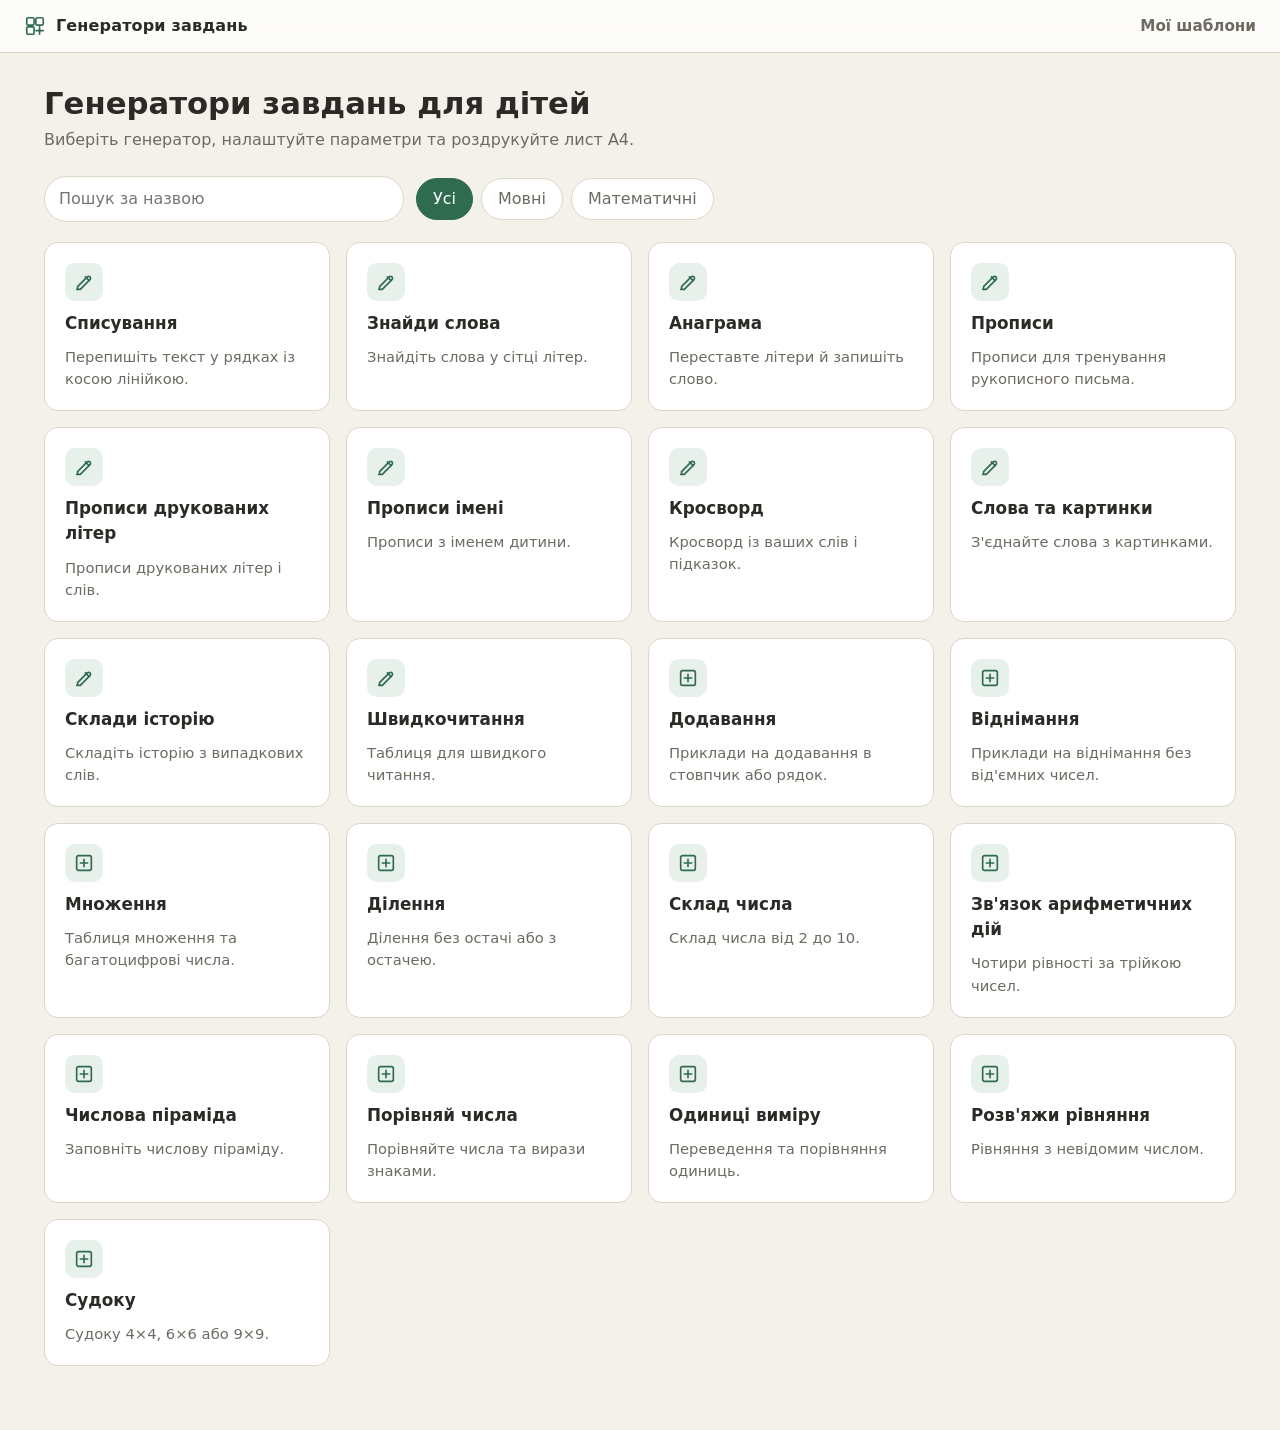
==== site/index.html @ 4308a562 "Add children's task generator site with 21 generators" ====
<!DOCTYPE html>
<html lang="uk">
<head>
  <meta charset="utf-8">
  <meta name="viewport" content="width=device-width, initial-scale=1">
  <meta name="description" content="Безкоштовні генератори завдань для дітей: прописи, філворди, кросворди, арифметика, судоку. Друк і PDF на A4.">
  <meta name="theme-color" content="#2f6b4f">
  <title>Генератори завдань</title>
  <link rel="icon" href="favicon.svg" type="image/svg+xml">
  <link rel="stylesheet" href="css/app.css">
  <link rel="stylesheet" href="css/print.css">
</head>
<body>
  <header class="topbar no-print">
    <a class="brand" href="#/">
      <svg viewBox="0 0 24 24" fill="none" stroke="currentColor" stroke-width="1.8" stroke-linecap="round" stroke-linejoin="round" aria-hidden="true">
        <rect x="3" y="3" width="8" height="8" rx="1.5"></rect>
        <rect x="13" y="3" width="8" height="8" rx="1.5"></rect>
        <rect x="3" y="13" width="8" height="8" rx="1.5"></rect>
        <path d="M17 13v8M13 17h8"></path>
      </svg>
      <span data-i18n="app.title">Генератори завдань</span>
    </a>
    <nav class="topnav no-print">
      <a href="#/templates" data-i18n="nav.templates">Мої шаблони</a>
    </nav>
  </header>

  <main id="view" class="view"></main>

  <script src="i18n/uk.js"></script>
  <script src="js/core/rng.js"></script>
  <script src="js/core/storage.js"></script>
  <script src="js/core/ui.js"></script>
  <script src="js/core/math.js"></script>
  <script src="js/core/propysi.js"></script>
  <script src="data/wordsets.js"></script>
  <script src="js/core/registry.js"></script>
  <script src="js/core/sheet.js"></script>
  <script src="js/core/templates.js"></script>
  <script src="js/generators/index.js"></script>
  <script src="js/app.js"></script>
</body>
</html>
---- site/css/app.css ----
@font-face {
  font-family: "Caveat";
  src: url("../fonts/Caveat.ttf") format("truetype");
  font-weight: 400 700;
  font-style: normal;
  font-display: swap;
}

:root {
  --bg: #f4f1ea;
  --surface: #ffffff;
  --ink: #2b2a26;
  --muted: #6d6a61;
  --line: #dcd6c9;
  --accent: #2f6b4f;
  --accent-soft: #e7f0ea;
  --radius: 14px;
  --shadow: 0 1px 2px rgba(43, 42, 38, 0.06), 0 10px 30px rgba(43, 42, 38, 0.08);
  --font: "Segoe UI", "Noto Sans", system-ui, -apple-system, Arial, sans-serif;
}

* {
  box-sizing: border-box;
}

html,
body {
  margin: 0;
  padding: 0;
}

body {
  background: var(--bg);
  color: var(--ink);
  font-family: var(--font);
  font-size: 16px;
  line-height: 1.5;
}

a {
  color: inherit;
  text-decoration: none;
}

.topbar {
  display: flex;
  align-items: center;
  padding: 14px 24px;
  border-bottom: 1px solid var(--line);
  background: rgba(255, 255, 255, 0.8);
  backdrop-filter: blur(8px);
  position: sticky;
  top: 0;
  z-index: 10;
}

.brand {
  display: inline-flex;
  align-items: center;
  gap: 10px;
  font-weight: 650;
  letter-spacing: 0.01em;
}

.brand svg {
  width: 22px;
  height: 22px;
  color: var(--accent);
}

.view {
  max-width: 1240px;
  margin: 0 auto;
  padding: 32px 24px 64px;
}

.hero {
  margin-bottom: 24px;
}

.hero h1 {
  margin: 0 0 6px;
  font-size: clamp(1.6rem, 2.4vw, 2.2rem);
  line-height: 1.2;
}

.hero p {
  margin: 0;
  color: var(--muted);
}

.hero-logo {
  width: 52px;
  height: 52px;
  color: var(--accent);
}

.toolbar {
  display: flex;
  flex-wrap: wrap;
  gap: 12px;
  align-items: center;
  margin: 24px 0 20px;
}

.search {
  flex: 1 1 240px;
  max-width: 360px;
}

.search input {
  width: 100%;
  padding: 10px 14px;
  border: 1px solid var(--line);
  border-radius: 999px;
  background: var(--surface);
  font: inherit;
  color: inherit;
}

.search input:focus {
  outline: 2px solid var(--accent);
  outline-offset: 1px;
}

.chips {
  display: flex;
  gap: 8px;
  flex-wrap: wrap;
}

.chip {
  padding: 8px 16px;
  border: 1px solid var(--line);
  border-radius: 999px;
  background: var(--surface);
  color: var(--muted);
  font: inherit;
  cursor: pointer;
}

.chip[aria-pressed="true"] {
  background: var(--accent);
  border-color: var(--accent);
  color: #fff;
}

.cards {
  display: grid;
  grid-template-columns: repeat(auto-fill, minmax(260px, 1fr));
  gap: 16px;
}

.card {
  display: flex;
  flex-direction: column;
  gap: 10px;
  padding: 20px;
  border: 1px solid var(--line);
  border-radius: var(--radius);
  background: var(--surface);
  transition: transform 0.15s ease, box-shadow 0.15s ease, border-color 0.15s ease;
}

.card:hover {
  transform: translateY(-2px);
  box-shadow: var(--shadow);
  border-color: #c9c1b1;
}

.card-icon {
  width: 38px;
  height: 38px;
  display: grid;
  place-items: center;
  border-radius: 10px;
  background: var(--accent-soft);
  color: var(--accent);
}

.card-icon svg {
  width: 22px;
  height: 22px;
}

.card h2 {
  margin: 0;
  font-size: 1.05rem;
}

.card p {
  margin: 0;
  color: var(--muted);
  font-size: 0.92rem;
}

.empty {
  padding: 32px;
  text-align: center;
  color: var(--muted);
}

.generator {
  display: flex;
  flex-direction: column;
  gap: 18px;
}

.back {
  color: var(--muted);
  font-size: 0.95rem;
}

.back:hover {
  color: var(--accent);
}

.generator-head h1 {
  margin: 0 0 4px;
  font-size: clamp(1.5rem, 2.2vw, 2rem);
}

.generator-head p {
  margin: 0;
  color: var(--muted);
}

.generator-layout {
  display: grid;
  grid-template-columns: minmax(280px, 360px) minmax(0, 1fr);
  gap: 24px;
  align-items: start;
}

.form-panel {
  background: var(--surface);
  border: 1px solid var(--line);
  border-radius: var(--radius);
  padding: 20px;
  position: sticky;
  top: 86px;
}

.options {
  display: flex;
  flex-direction: column;
  gap: 16px;
}

.field label {
  display: block;
  margin-bottom: 6px;
  font-size: 0.9rem;
  font-weight: 600;
}

.field input[type="text"],
.field input[type="number"],
.field textarea,
.field select {
  width: 100%;
  padding: 9px 12px;
  border: 1px solid var(--line);
  border-radius: 10px;
  background: #fff;
  font: inherit;
  color: inherit;
}

.field textarea {
  min-height: 96px;
  resize: vertical;
}

.field input:focus,
.field textarea:focus,
.field select:focus {
  outline: 2px solid var(--accent);
  outline-offset: 1px;
}

.field .hint {
  margin-top: 4px;
  font-size: 0.8rem;
  color: var(--muted);
}

.check {
  display: flex;
  align-items: center;
  gap: 10px;
  padding: 10px 12px;
  border: 1px solid var(--line);
  border-radius: 10px;
  background: #fff;
  cursor: pointer;
}

.check input {
  width: 18px;
  height: 18px;
  accent-color: var(--accent);
}

.check span {
  font-size: 0.92rem;
}

.actions {
  display: flex;
  flex-wrap: wrap;
  gap: 10px;
  margin-top: 4px;
}

.btn {
  padding: 10px 18px;
  border: 1px solid var(--line);
  border-radius: 10px;
  background: var(--surface);
  color: var(--ink);
  font: inherit;
  font-weight: 600;
  cursor: pointer;
}

.btn:hover {
  border-color: #b9b15f;
}

.btn.primary {
  background: var(--accent);
  border-color: var(--accent);
  color: #fff;
}

.btn.primary:hover {
  background: #285b43;
}

.print-hint {
  margin: 8px 0 0;
  font-size: 0.8rem;
  color: var(--muted);
}

.preview-panel {
  min-width: 0;
  display: flex;
  flex-direction: column;
  gap: 12px;
  align-items: center;
}

.preview-hint {
  margin: 0;
  padding: 10px 14px;
  border: 1px dashed var(--line);
  border-radius: 10px;
  color: var(--muted);
  font-size: 0.85rem;
  background: rgba(255, 255, 255, 0.6);
}

.sheet-wrap {
  width: 100%;
  overflow-x: auto;
  display: flex;
  flex-direction: column;
  align-items: center;
  gap: 20px;
  padding: 4px 0 12px;
}

.sheet {
  width: 210mm;
  min-height: 297mm;
  padding: 14mm 16mm;
  background: #fff;
  color: #1e1d1a;
  box-shadow: var(--shadow);
  display: flex;
  flex-direction: column;
  flex: 0 0 auto;
}

.sheet-head {
  display: flex;
  flex-wrap: wrap;
  align-items: baseline;
  justify-content: space-between;
  gap: 8px 24px;
  padding-bottom: 8px;
  border-bottom: 1px solid #d9d4c7;
  font-family: "Times New Roman", "Noto Serif", serif;
}

.sheet-title {
  font-size: 16pt;
  font-weight: 700;
}

.sheet-name {
  font-size: 11pt;
  color: #4a4740;
  display: inline-flex;
  align-items: baseline;
  gap: 6px;
}

.sheet-name-line {
  display: inline-block;
  min-width: 60mm;
  border-bottom: 1px solid #8a8577;
  height: 1em;
}

.sheet-body {
  flex: 1 1 auto;
  padding: 10mm 0;
}

.sheet-foot {
  min-height: 8mm;
  padding-top: 4mm;
  border-top: 1px solid #e4dfd2;
  font-size: 8.5pt;
  color: #8a8577;
  font-family: "Times New Roman", serif;
}

@media (max-width: 900px) {
  .view {
    padding: 24px 16px 48px;
  }

  .generator-layout {
    grid-template-columns: 1fr;
  }

  .form-panel {
    position: static;
  }

  .sheet {
    transform-origin: top center;
  }
}

.extra-fields {
  display: flex;
  flex-direction: column;
  gap: 16px;
}

.extra-fields:empty {
  display: none;
}

.range-row {
  display: flex;
  gap: 10px;
}

.range-row .mini {
  flex: 1;
  display: flex;
  flex-direction: column;
  gap: 4px;
}

.range-row .mini > span {
  font-size: 0.78rem;
  color: var(--muted);
}

.invalid {
  border-color: #b5473c !important;
  outline-color: #b5473c !important;
}

.field-error {
  margin-top: 6px;
  font-size: 0.82rem;
  color: #b5473c;
}

.math-inline {
  display: grid;
  grid-template-columns: repeat(auto-fill, minmax(42mm, 1fr));
  gap: 6mm 8mm;
  font-family: "Times New Roman", "Noto Serif", serif;
  font-size: 14pt;
}

.math-inline-item {
  display: flex;
  align-items: baseline;
  gap: 2mm;
  white-space: nowrap;
}

.math-index {
  font-size: 11pt;
  color: #5a564c;
}

.inline-answer {
  display: inline-block;
  min-width: 14mm;
  border-bottom: 1px solid #555;
  height: 1.1em;
}

.math-extra {
  font-size: 11pt;
  color: #5a564c;
}

.math-columns {
  display: grid;
  grid-template-columns: repeat(auto-fill, minmax(38mm, 1fr));
  gap: 8mm 6mm;
}

.math-col {
  display: flex;
  align-items: flex-start;
  gap: 2mm;
  font-family: "Courier New", "Noto Sans Mono", monospace;
  font-size: 15pt;
}

.math-col .math-index {
  padding-top: 2mm;
}

.stack {
  display: flex;
  flex-direction: column;
  align-items: stretch;
  min-width: 26mm;
}

.stack .row {
  display: flex;
  align-items: baseline;
  line-height: 1.25;
}

.stack .sign {
  width: 6mm;
  text-align: center;
}

.stack .val {
  flex: 1;
  text-align: right;
}

.stack .rule {
  border-top: 1.6px solid #333;
  margin: 1mm 0;
}

.stack .answer {
  min-height: 8mm;
}

.div-corner {
  display: flex;
  align-items: flex-start;
  font-family: "Courier New", "Noto Sans Mono", monospace;
  font-size: 15pt;
}

.div-dividend {
  min-width: 16mm;
  text-align: right;
  padding-right: 2mm;
  border-right: 1.6px solid #333;
}

.div-right {
  padding-left: 2mm;
  min-width: 14mm;
}

.div-divisor {
  text-align: left;
}

.div-line {
  border-top: 1.6px solid #333;
  margin: 1mm 0;
}

.div-quotient {
  min-height: 8mm;
}

.answers-grid {
  display: grid;
  grid-template-columns: repeat(3, 1fr);
  gap: 4mm 8mm;
  font-family: "Times New Roman", "Noto Serif", serif;
  font-size: 12pt;
}

.answer-row {
  white-space: nowrap;
}

.grid-paper {
  background-image:
    linear-gradient(to right, rgba(86, 120, 150, 0.25) 1px, transparent 1px),
    linear-gradient(to bottom, rgba(86, 120, 150, 0.25) 1px, transparent 1px);
  background-size: 5mm 5mm;
}

.copy-body {
  display: flex;
  flex-direction: column;
  gap: 6mm;
  font-family: "Times New Roman", "Noto Serif", serif;
}

.copy-sample {
  white-space: pre-wrap;
  line-height: 1.5;
  border: 1px dashed #d3cdbf;
  background: #fbfaf7;
  padding: 4mm 5mm;
}

.write-zone {
  position: relative;
  display: flex;
  flex-direction: column;
}

.write-zone.slant {
  background-image: repeating-linear-gradient(
    65deg,
    transparent 0 11.5mm,
    rgba(160, 155, 140, 0.45) 11.5mm 11.75mm
  );
}

.write-line {
  position: relative;
  height: 11mm;
  border-bottom: 1px solid #6f6a5e;
}

.write-line::before {
  content: "";
  position: absolute;
  left: 0;
  right: 0;
  top: 50%;
  border-top: 1px dashed #b9b3a4;
}

.watermark {
  position: absolute;
  inset: 0;
  display: flex;
  align-items: center;
  justify-content: center;
  font-family: var(--font);
  font-size: 64pt;
  font-weight: 800;
  color: rgba(80, 80, 70, 0.08);
  letter-spacing: 0.1em;
  transform: rotate(-24deg);
  pointer-events: none;
}

.copy-extra {
  font-size: 13pt;
  padding-top: 2mm;
}

.propysi-body {
  display: flex;
  flex-direction: column;
}

.propysi-body.slant {
  background-image: repeating-linear-gradient(
    65deg,
    transparent 0 11.5mm,
    rgba(160, 155, 140, 0.4) 11.5mm 11.75mm
  );
}

.propysi-row {
  position: relative;
  border-bottom: 1px solid #6f6a5e;
}

.propysi-row::before {
  content: "";
  position: absolute;
  left: 0;
  right: 0;
  top: 50%;
  border-top: 1px dashed #c3bdaf;
}

.propysi-svg {
  display: block;
  overflow: visible;
}

.propysi-text.hand {
  font-family: "Caveat", "Segoe Print", "Comic Sans MS", cursive;
}

.propysi-text.print {
  font-family: "Segoe UI", Arial, "Noto Sans", sans-serif;
}

.dir-row {
  display: flex;
  flex-wrap: wrap;
  gap: 8px;
}

.check-mini {
  padding: 6px 10px;
}

.check-mini input {
  width: 16px;
  height: 16px;
}

.ws-body {
  display: flex;
  flex-direction: column;
  gap: 4mm;
}

.wordsearch {
  display: grid;
  grid-template-columns: repeat(var(--n), 1fr);
  width: 100%;
  border-top: 1.5px solid #4a4740;
  border-left: 1.5px solid #4a4740;
}

.ws-cell {
  aspect-ratio: 1 / 1;
  display: flex;
  align-items: center;
  justify-content: center;
  border-right: 1px solid #b9b3a4;
  border-bottom: 1px solid #b9b3a4;
  font-family: "Courier New", "Noto Sans Mono", monospace;
  font-weight: 700;
  text-transform: uppercase;
}

.ws-cell.hit {
  background: #e7f0ea;
  color: #1d4d37;
}

.ws-words {
  column-count: 3;
  column-gap: 8mm;
  font-family: "Times New Roman", "Noto Serif", serif;
  font-size: 12pt;
}

.ws-word {
  display: block;
  padding: 0.5mm 0;
  text-transform: uppercase;
}

.anagram-grid {
  display: flex;
  flex-direction: column;
  gap: 5mm;
  font-family: "Times New Roman", "Noto Serif", serif;
  font-size: 15pt;
}

.anagram-item {
  display: flex;
  align-items: baseline;
  gap: 4mm;
}

.anagram-letters {
  letter-spacing: 0.35em;
  font-family: "Courier New", "Noto Sans Mono", monospace;
  font-size: 16pt;
}

.anagram-item .inline-answer {
  min-width: 40mm;
}


.topnav {
  margin-left: auto;
}

.topnav a {
  color: var(--muted);
  font-weight: 600;
  font-size: 0.95rem;
}

.topnav a:hover {
  color: var(--accent);
}

.fill-grid {
  display: grid;
  grid-template-columns: repeat(2, 1fr);
  gap: 6mm 10mm;
  font-family: "Times New Roman", "Noto Serif", serif;
  font-size: 14pt;
}

.fill-item {
  display: flex;
  align-items: baseline;
  gap: 3mm;
}

.fill-text {
  white-space: nowrap;
}

.m5-house {
  width: 70mm;
  margin: 0 auto;
  border: 1.5px solid var(--ink);
  border-radius: 4mm;
  overflow: hidden;
}

.m5-roof {
  padding: 3mm;
  text-align: center;
  font-size: 24pt;
  font-weight: 700;
  background: var(--accent-soft);
  border-bottom: 1.5px solid var(--ink);
}

.m5-floor {
  display: grid;
  grid-template-columns: 1fr 1fr;
  border-top: 1px solid var(--line);
}

.m5-roof + .m5-floor {
  border-top: none;
}

.m5-cell {
  padding: 3mm;
  text-align: center;
  font-size: 16pt;
  border-right: 1px solid var(--line);
}

.m5-cell:last-child {
  border-right: none;
}

.link-grid {
  display: grid;
  grid-template-columns: repeat(2, 1fr);
  gap: 6mm 10mm;
}

.link-card {
  padding: 4mm;
  border: 1px solid var(--line);
  border-radius: 10px;
}

.link-title {
  margin-bottom: 2mm;
  font-family: "Courier New", monospace;
  font-size: 14pt;
  font-weight: 700;
}

.link-line {
  height: 7mm;
  border-bottom: 1px solid var(--muted);
}

.link-answers {
  display: grid;
  grid-template-columns: repeat(2, 1fr);
  gap: 6mm;
  font-size: 11pt;
}

.answer-title {
  margin-bottom: 1mm;
  font-weight: 700;
}

.answer-eq {
  font-family: "Courier New", monospace;
}

.pyramid-wrap {
  display: flex;
  justify-content: center;
}

.pyramid {
  display: flex;
  flex-direction: column;
  align-items: center;
  gap: 2mm;
}

.pyr-row {
  display: flex;
  gap: 2mm;
}

.pyr-cell {
  display: flex;
  align-items: center;
  justify-content: center;
  width: 16mm;
  height: 16mm;
  border: 1.5px solid var(--ink);
  border-radius: 3mm;
  font-family: "Courier New", monospace;
  font-size: 16pt;
}

.sudoku-wrap {
  display: flex;
  justify-content: center;
}

.sudoku {
  display: grid;
  grid-template-columns: repeat(var(--n), 1fr);
  width: min(140mm, 100%);
  border: 2px solid var(--ink);
}

.sudoku-cell {
  display: flex;
  align-items: center;
  justify-content: center;
  aspect-ratio: 1;
  border-right: 1px solid var(--line);
  border-bottom: 1px solid var(--line);
  font-family: "Courier New", monospace;
  font-weight: 600;
}

.sudoku-cell.bt {
  border-top: 2px solid var(--ink);
}

.sudoku-cell.bl {
  border-left: 2px solid var(--ink);
}

.cw-body {
  display: flex;
  flex-direction: column;
  gap: 6mm;
}

.crossword {
  display: grid;
  grid-template-columns: repeat(var(--cols), 1fr);
  width: min(150mm, 100%);
  margin: 0 auto;
  border: 2px solid var(--ink);
}

.cw-cell {
  position: relative;
  display: flex;
  align-items: center;
  justify-content: center;
  aspect-ratio: 1;
  border: 1px solid var(--line);
  font-family: "Courier New", monospace;
  font-weight: 700;
}

.cw-cell.black {
  background: var(--ink);
}

.cw-num {
  position: absolute;
  top: 0;
  left: 1px;
  font-size: 6pt;
  font-weight: 400;
  line-height: 1;
}

.cw-clues {
  display: grid;
  grid-template-columns: 1fr 1fr;
  gap: 6mm;
  font-family: "Times New Roman", "Noto Serif", serif;
  font-size: 10pt;
}

.cw-clue-title {
  margin-bottom: 2mm;
  font-weight: 700;
}

.cw-clue {
  margin-bottom: 1mm;
}

.match-grid {
  display: grid;
  grid-template-columns: 1fr 1fr;
  gap: 10mm;
  max-width: 150mm;
  margin: 0 auto;
}

.match-col {
  display: flex;
  flex-direction: column;
  gap: 4mm;
}

.match-card {
  display: flex;
  align-items: center;
  justify-content: center;
  min-height: 16mm;
  padding: 2mm;
  border: 1.5px solid var(--line);
  border-radius: 8px;
  font-size: 14pt;
}

.match-picture {
  font-size: 24pt;
}

.match-answers {
  display: grid;
  grid-template-columns: repeat(2, 1fr);
  gap: 3mm 8mm;
  font-size: 13pt;
}

.story-body {
  display: flex;
  flex-direction: column;
  gap: 5mm;
  font-family: "Times New Roman", "Noto Serif", serif;
}

.story-task {
  font-size: 13pt;
}

.story-words {
  display: flex;
  flex-wrap: wrap;
  gap: 2mm;
}

.story-chip {
  padding: 1mm 4mm;
  border: 1px solid var(--line);
  border-radius: 999px;
  background: #fbfaf7;
  font-size: 12pt;
}

.story-body .write-line {
  height: 12mm;
}

.reading-body {
  display: flex;
  flex-direction: column;
  gap: 6mm;
}

.reading-timer {
  align-self: flex-end;
  padding: 2mm 4mm;
  border: 1px solid var(--line);
  border-radius: 8px;
  font-size: 11pt;
}

.reading-table {
  display: grid;
  grid-template-columns: repeat(var(--cols), 1fr);
  gap: 3mm 8mm;
  font-family: "Times New Roman", "Noto Serif", serif;
}

.reading-cell {
  text-align: center;
}

.read-normal .reading-cell {
  font-size: 14pt;
}

.read-medium .reading-cell {
  font-size: 19pt;
}

.read-large .reading-cell {
  font-size: 26pt;
}

.templates {
  display: flex;
  flex-direction: column;
  gap: 16px;
}

.templates h1 {
  margin: 0;
}

.templates-bar {
  display: flex;
  flex-wrap: wrap;
  gap: 10px;
}

.templates-bar .btn {
  cursor: pointer;
}

.template-list {
  display: grid;
  grid-template-columns: repeat(auto-fill, minmax(260px, 1fr));
  gap: 12px;
}

.template-card {
  display: flex;
  flex-direction: column;
  gap: 12px;
  padding: 16px;
  border: 1px solid var(--line);
  border-radius: var(--radius);
  background: var(--surface);
}

.template-name {
  font-weight: 650;
}

.template-gen {
  color: var(--muted);
  font-size: 0.9rem;
}

.template-actions {
  display: flex;
  gap: 8px;
}

.template-status {
  color: var(--accent);
  font-size: 0.9rem;
}

.template-status.error {
  color: #b5473c;
}

.template-save {
  display: flex;
  gap: 8px;
  margin-top: 10px;
}

.template-save input {
  flex: 1;
  padding: 9px 12px;
  border: 1px solid var(--line);
  border-radius: 10px;
  font: inherit;
}

.reading-cell {
  overflow-wrap: anywhere;
}

.template-meta {
  display: flex;
  flex-direction: column;
  gap: 2px;
}

.template-save input:focus {
  border-color: var(--accent);
  outline: none;
}

@media (max-width: 900px) {
  .topbar {
    padding: 12px 16px;
    gap: 12px;
  }

  .view {
    padding: 20px 14px 44px;
  }

  .preview-hint {
    font-size: 0.8rem;
  }

  .sheet {
    zoom: 0.72;
  }

  .templates-bar {
    flex-direction: column;
    align-items: stretch;
  }

  .templates-bar .btn {
    text-align: center;
  }
}

@media (max-width: 640px) {
  .sheet {
    zoom: 0.55;
  }

  .template-actions {
    flex-direction: column;
  }
}

@media (max-width: 460px) {
  .sheet {
    zoom: 0.42;
  }

  .brand span {
    font-size: 0.95rem;
  }

  .topnav a {
    font-size: 0.85rem;
  }
}
---- site/css/print.css ----
@page {
  size: A4;
  margin: 0;
}

@media print {
  html,
  body {
    background: #fff !important;
  }

  .no-print,
  .topbar,
  .form-panel,
  .back,
  .generator-head,
  .preview-hint,
  .actions,
  .print-hint {
    display: none !important;
  }

  .view,
  .generator,
  .generator-layout,
  .preview-panel,
  .sheet-wrap {
    display: block !important;
    width: auto !important;
    max-width: none !important;
    margin: 0 !important;
    padding: 0 !important;
    overflow: visible !important;
    position: static !important;
  }

  .sheet {
    width: 210mm;
    height: 296mm;
    min-height: 0;
    margin: 0 !important;
    padding: 14mm 16mm;
    box-shadow: none !important;
    border: 0 !important;
    zoom: 1 !important;
    page-break-after: always;
    break-after: page;
  }

  .sheet:last-child {
    page-break-after: auto;
    break-after: auto;
  }

  * {
    -webkit-print-color-adjust: exact;
    print-color-adjust: exact;
  }
}
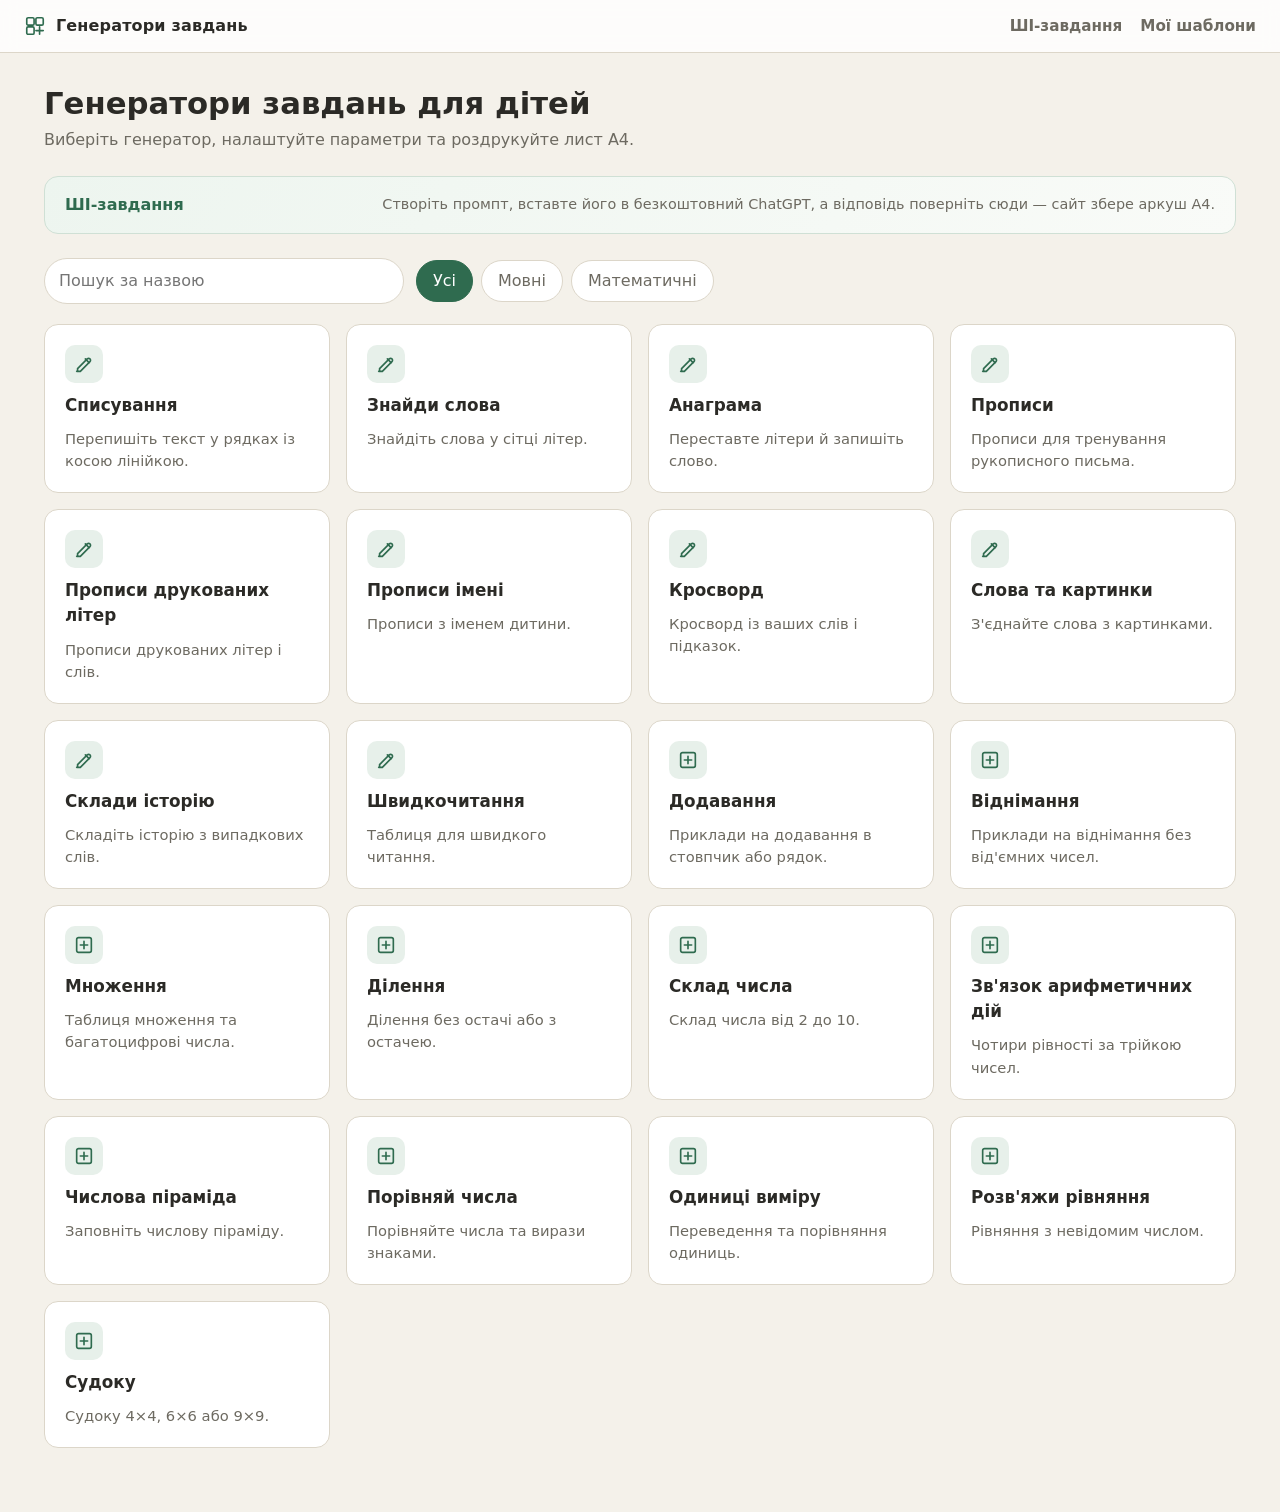
==== commit 331b9c6b: "Add free ChatGPT-assisted worksheet generator" ====
--- a/site/index.html
+++ b/site/index.html
@@ -22,6 +22,7 @@
       <span data-i18n="app.title">Генератори завдань</span>
     </a>
     <nav class="topnav no-print">
+      <a href="#/ai" data-i18n="nav.ai">ШІ-завдання</a>
       <a href="#/templates" data-i18n="nav.templates">Мої шаблони</a>
     </nav>
   </header>
@@ -39,6 +40,7 @@
   <script src="js/core/sheet.js"></script>
   <script src="js/core/templates.js"></script>
   <script src="js/generators/index.js"></script>
+  <script src="js/ai.js"></script>
   <script src="js/app.js"></script>
 </body>
 </html>
--- a/site/css/app.css
+++ b/site/css/app.css
@@ -420,6 +420,12 @@
   padding: 10mm 0;
 }
 
+.sheet-body-fill {
+  display: flex;
+  flex-direction: column;
+  min-height: 0;
+}
+
 .sheet-foot {
   min-height: 8mm;
   padding-top: 4mm;
@@ -621,11 +627,14 @@
 .copy-body {
   display: flex;
   flex-direction: column;
+  flex: 1 1 auto;
   gap: 6mm;
+  min-height: 0;
   font-family: "Times New Roman", "Noto Serif", serif;
 }
 
 .copy-sample {
+  flex: 0 0 auto;
   white-space: pre-wrap;
   line-height: 1.5;
   border: 1px dashed #d3cdbf;
@@ -634,17 +643,27 @@
 }
 
 .write-zone {
+  --write-rule: url("data:image/svg+xml,%3Csvg xmlns='http://www.w3.org/2000/svg' width='4mm' height='11mm' viewBox='0 0 4 11'%3E%3Cpath d='M0,5.5h4' stroke='%23b9b3a4' stroke-width='0.3' stroke-dasharray='1%201'/%3E%3Cpath d='M0,10.85h4' stroke='%236f6a5e' stroke-width='0.3'/%3E%3C/svg%3E");
   position: relative;
   display: flex;
   flex-direction: column;
+  flex: 1 1 auto;
+  min-height: 0;
+  background-image: var(--write-rule);
+  background-size: 4mm 11mm;
+  background-position: left bottom;
 }
 
 .write-zone.slant {
-  background-image: repeating-linear-gradient(
-    65deg,
-    transparent 0 11.5mm,
-    rgba(160, 155, 140, 0.45) 11.5mm 11.75mm
-  );
+  background-image:
+    var(--write-rule),
+    repeating-linear-gradient(
+      65deg,
+      transparent 0 11.5mm,
+      rgba(160, 155, 140, 0.45) 11.5mm 11.75mm
+    );
+  background-size: 4mm 11mm, auto;
+  background-position: left bottom, 0 0;
 }
 
 .write-line {
@@ -1221,8 +1240,203 @@
   outline: none;
 }
 
+.topnav {
+  display: flex;
+  align-items: center;
+  gap: 18px;
+}
+
+.ai-banner {
+  display: flex;
+  justify-content: space-between;
+  align-items: center;
+  gap: 18px;
+  margin-bottom: 20px;
+  padding: 16px 20px;
+  border: 1px solid #cfe0d5;
+  border-radius: var(--radius);
+  background: linear-gradient(120deg, #edf5ef, #f9fbf8);
+  transition: border-color 0.15s ease, transform 0.15s ease;
+}
+
+.ai-banner:hover {
+  border-color: var(--accent);
+  transform: translateY(-1px);
+}
+
+.ai-banner-title {
+  font-weight: 700;
+  color: var(--accent);
+  white-space: nowrap;
+}
+
+.ai-banner-copy {
+  color: var(--muted);
+  font-size: 0.9rem;
+  text-align: right;
+}
+
+.ai-form-panel {
+  position: static;
+}
+
+.ai-step-title {
+  padding-top: 12px;
+  border-top: 1px solid var(--line);
+  color: var(--accent);
+  font-size: 0.8rem;
+  font-weight: 700;
+  letter-spacing: 0.04em;
+  text-transform: uppercase;
+}
+
+.ai-step-title:first-child {
+  padding-top: 0;
+  border-top: 0;
+}
+
+.ai-row {
+  display: grid;
+  grid-template-columns: 1fr 1fr;
+  gap: 12px;
+}
+
+.ai-row .field {
+  min-width: 0;
+}
+
+.ai-prompt,
+.ai-response {
+  font-family: ui-monospace, SFMono-Regular, Consolas, monospace;
+  font-size: 0.8rem;
+  line-height: 1.45;
+  resize: vertical;
+}
+
+.ai-prompt {
+  min-height: 180px;
+  background: #fbfaf7;
+}
+
+.ai-response {
+  min-height: 130px;
+}
+
+.ai-actions {
+  display: flex;
+  flex-wrap: wrap;
+  gap: 8px;
+}
+
+.ai-note {
+  margin: -4px 0 0;
+  color: var(--muted);
+  font-size: 0.82rem;
+}
+
+.ai-status {
+  padding: 10px 12px;
+  border-radius: 10px;
+  background: var(--accent-soft);
+  color: #24523c;
+  font-size: 0.9rem;
+}
+
+.ai-status.error {
+  background: #f8e6e3;
+  color: #8f2f26;
+}
+
+.ai-body {
+  font-family: "Times New Roman", "Noto Serif", serif;
+}
+
+.ai-instruction {
+  margin-bottom: 3mm;
+  font-size: 13pt;
+  font-weight: 700;
+}
+
+.ai-intro {
+  margin-bottom: 4mm;
+  padding: 3mm 4mm;
+  border: 1px solid #d3cdbf;
+  border-radius: 2mm;
+  background: #fbfaf7;
+  font-size: 11.5pt;
+  line-height: 1.45;
+  white-space: pre-wrap;
+}
+
+.ai-task-list {
+  display: flex;
+  flex-direction: column;
+  gap: 4mm;
+}
+
+.ai-task {
+  break-inside: avoid;
+}
+
+.ai-task-text {
+  font-size: 12.5pt;
+  line-height: 1.4;
+  white-space: pre-wrap;
+}
+
+.ai-task-num {
+  font-weight: 700;
+}
+
+.ai-answer-lines {
+  margin-top: 1mm;
+}
+
+.ai-answer-line.write-line {
+  height: 9mm;
+}
+
+.ai-answers-list {
+  display: grid;
+  grid-template-columns: 1fr 1fr;
+  gap: 3mm 8mm;
+  font-family: "Times New Roman", "Noto Serif", serif;
+  font-size: 12pt;
+}
+
+.ai-answer {
+  display: flex;
+  align-items: baseline;
+  gap: 2mm;
+  break-inside: avoid;
+}
+
+.ai-answer-num {
+  color: var(--muted);
+  font-weight: 700;
+}
+
+.ai-answer-text {
+  white-space: pre-wrap;
+}
+
 @media (max-width: 900px) {
+  .topnav {
+    gap: 12px;
+  }
+
+  .ai-banner {
+    flex-direction: column;
+    align-items: flex-start;
+    gap: 6px;
+  }
+
+  .ai-banner-copy {
+    text-align: left;
+  }
+
   .topbar {
+
     padding: 12px 16px;
     gap: 12px;
   }
